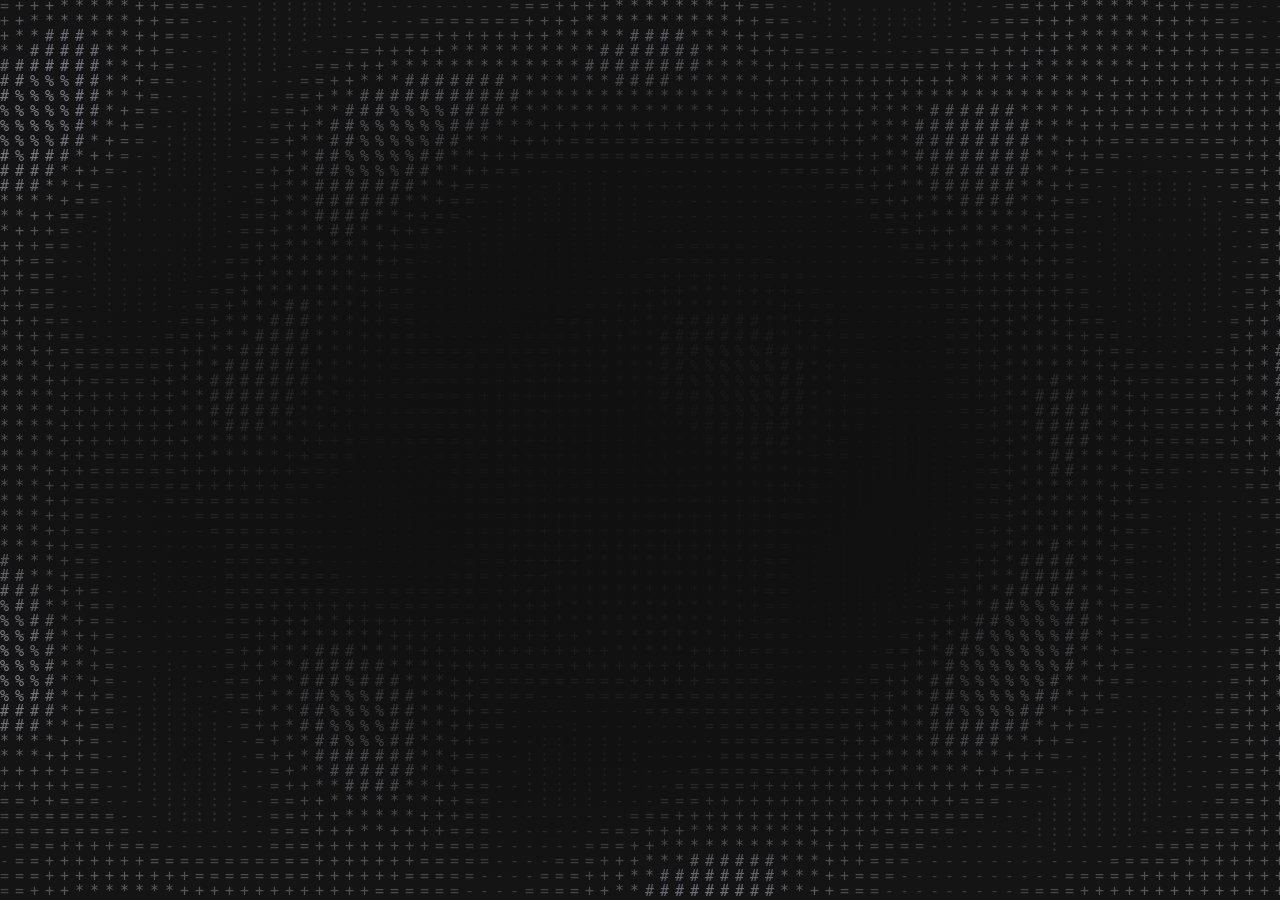
==== projects.html @ 84e91e33 "Create projects.html" ====
<!DOCTYPE html>
<html lang="tr">
<head>
<meta charset="UTF-8">
<meta name="viewport" content="width=device-width, initial-scale=1, viewport-fit=cover">
<title>My Projects · q7xk</title>
<link rel="preconnect" href="https://fonts.googleapis.com">
<link rel="preconnect" href="https://fonts.gstatic.com" crossorigin>
<link href="https://fonts.googleapis.com/css2?family=Press+Start+2P&family=VT323&display=swap" rel="stylesheet">
<link rel="stylesheet" href="style.css">
<link rel="stylesheet" href="projects.css">
<link rel="icon" href="https://avatars.githubusercontent.com/u/292994106?v=4">
</head>
<body class="projects">
    <canvas id="c"></canvas>
    <div class="veil"></div>

    <main class="page">
        <a class="back" href="index.html">Home</a>
        <h1 class="page-title">My Projects</h1>

        <div class="grid">
            <article class="card">
                <h2>Q7 Chat</h2>
                <p class="desc">A private messenger that runs entirely in the browser. No accounts, no server, and every message disappears after 72 hours.</p>
                <ul class="facts">
                    <li>End-to-end encrypted, peer-to-peer over WebRTC</li>
                    <li>Encrypted relay fallback through public MQTT brokers</li>
                    <li>Chats and keys stay on your device in IndexedDB</li>
                </ul>
                <ul class="tags">
                    <li>Next.js</li>
                    <li>TypeScript</li>
                    <li>Tailwind CSS</li>
                    <li>WebRTC</li>
                </ul>
                <div class="card-links">
                    <a href="https://github.com/q7xk/q7-chat" target="_blank" rel="noopener noreferrer">GitHub</a>
                    <a href="https://ms-q7xk.vercel.app" target="_blank" rel="noopener noreferrer">Live</a>
                </div>
            </article>

            <article class="card">
                <h2>Nexus Linux</h2>
                <p class="desc">An independent open-source Linux distribution aiming for a modern, reliable and user-friendly desktop.</p>
                <ul class="facts">
                    <li><a href="https://github.com/Nexus-Linux-Official/nexsolv" target="_blank" rel="noopener noreferrer">nexsolv</a>, a dependency solver in C</li>
                    <li><a href="https://github.com/Nexus-Linux-Official/nexus-rust-tools" target="_blank" rel="noopener noreferrer">nexus-rust-tools</a>, written in Rust</li>
                    <li><a href="https://github.com/Nexus-Linux-Official/nexus-iso" target="_blank" rel="noopener noreferrer">nexus-iso</a>, written in Shell</li>
                </ul>
                <ul class="tags">
                    <li>Linux</li>
                    <li>C</li>
                    <li>Rust</li>
                    <li>Shell</li>
                </ul>
                <div class="card-links">
                    <a href="https://github.com/Nexus-Linux-Official" target="_blank" rel="noopener noreferrer">GitHub</a>
                </div>
            </article>
        </div>
    </main>

    <script src="script.js" defer></script>
</body>
</html>
---- style.css ----
:root {
    --bg-color: #141414;
    --ink-1: #3f3f46;
    --ink-2: #a1a1aa;
    --text-white: #f4f4f5;
    --text-gray: #a8adb8;
}
* { margin: 0; padding: 0; box-sizing: border-box; }
html, body { height: 100%; background: var(--bg-color); }
body {
    overflow: hidden;
    font-family: 'VT323', ui-monospace, monospace;
}
canvas { display: block; position: fixed; inset: 0; }

.veil {
    position: fixed;
    inset: 0;
    pointer-events: none;
    background: radial-gradient(ellipse 840px 540px at 50% 50%,
        rgba(16, 16, 17, 0.96) 0%,
        rgba(16, 16, 17, 0.88) 35%,
        rgba(16, 16, 17, 0.55) 62%,
        rgba(16, 16, 17, 0) 85%);
}

.overlay {
    position: fixed;
    inset: 0;
    display: flex;
    flex-direction: column;
    align-items: center;
    justify-content: center;
    text-align: center;
    pointer-events: none;
    padding: env(safe-area-inset-top, 0) 1.5rem env(safe-area-inset-bottom, 0);
}

.name {
    position: relative;
    display: inline-block;
    font-family: 'Press Start 2P', monospace;
    font-size: clamp(2.2rem, 9vw, 4.3rem);
    letter-spacing: 0.05em;
    line-height: 1.3;
    color: var(--text-white);
    text-shadow: 0 0 22px rgba(244, 244, 245, 0.25);
    animation: flicker 7s infinite;
}
.name::before, .name::after {
    content: attr(data-text);
    position: absolute;
    inset: 0;
    color: var(--text-white);
    overflow: hidden;
    opacity: 0;
}
.name::before { animation: glitchA 7s infinite; }
.name::after { animation: glitchB 7s infinite; animation-delay: 0.15s; }

@keyframes flicker {
    0%, 91%, 100% { opacity: 1; }
    92% { opacity: 0.75; }
    93% { opacity: 1; }
    94% { opacity: 0.85; }
    95% { opacity: 1; }
}
@keyframes glitchA {
    0%, 90%, 100% { opacity: 0; transform: translate(0, 0); clip-path: inset(0 0 100% 0); }
    91% { opacity: 0.85; transform: translate(3px, 0); clip-path: inset(10% 0 65% 0); }
    92.5% { opacity: 0.85; transform: translate(-2px, 0); clip-path: inset(55% 0 15% 0); }
    94% { opacity: 0; transform: translate(0, 0); clip-path: inset(0 0 100% 0); }
}
@keyframes glitchB {
    0%, 90%, 100% { opacity: 0; transform: translate(0, 0); clip-path: inset(100% 0 0 0); }
    91% { opacity: 0.85; transform: translate(-3px, 0); clip-path: inset(70% 0 5% 0); }
    92.5% { opacity: 0.85; transform: translate(2px, 0); clip-path: inset(20% 0 50% 0); }
    94% { opacity: 0; transform: translate(0, 0); clip-path: inset(100% 0 0 0); }
}

.tagline {
    margin-top: 1.2rem;
    font-family: 'VT323', monospace;
    font-size: clamp(1rem, 2.1vw, 1.35rem);
    line-height: 1.6;
    letter-spacing: 0.02em;
    color: var(--text-gray);
    max-width: min(90vw, 34rem);
}

.links {
    pointer-events: auto;
    margin-top: 1.4rem;
    font-family: 'VT323', monospace;
    font-size: clamp(1.05rem, 2.2vw, 1.4rem);
    letter-spacing: 0.02em;
}
.links .link {
    color: var(--text-white);
    text-decoration: none;
    border-bottom: 1px solid transparent;
    transition: border-color 0.3s ease;
}
.links .link:hover, .links .link:focus-visible {
    border-color: var(--text-white);
}
.links .sep { color: var(--text-gray); opacity: 0.55; margin: 0 0.45em; }
.links .muted { color: var(--text-gray); opacity: 0.55; }

.tooltip-trigger {
    position: relative;
    pointer-events: auto;
    cursor: help;
    border-bottom: 1px dotted var(--text-gray);
}
.tooltip-trigger .tooltip {
    position: absolute;
    bottom: 135%;
    left: 50%;
    width: max-content;
    max-width: 210px;
    transform: translate(-50%, 4px) scale(0.85);
    background: #1c1c1e;
    border: 2px solid var(--text-gray);
    clip-path: polygon(0 8px, 8px 8px, 8px 0, calc(100% - 8px) 0, calc(100% - 8px) 8px,
        100% 8px, 100% calc(100% - 8px), calc(100% - 8px) calc(100% - 8px),
        calc(100% - 8px) 100%, 8px 100%, 8px calc(100% - 8px), 0 calc(100% - 8px));
    color: var(--text-white);
    font-size: 0.95rem;
    line-height: 1.35;
    text-align: center;
    padding: 0.6rem 0.7rem;
    opacity: 0;
    pointer-events: none;
    transition: opacity 0.15s steps(3), transform 0.15s steps(3);
}
.tooltip-trigger:hover .tooltip,
.tooltip-trigger:focus-visible .tooltip {
    opacity: 1;
    transform: translate(-50%, 0) scale(1);
}
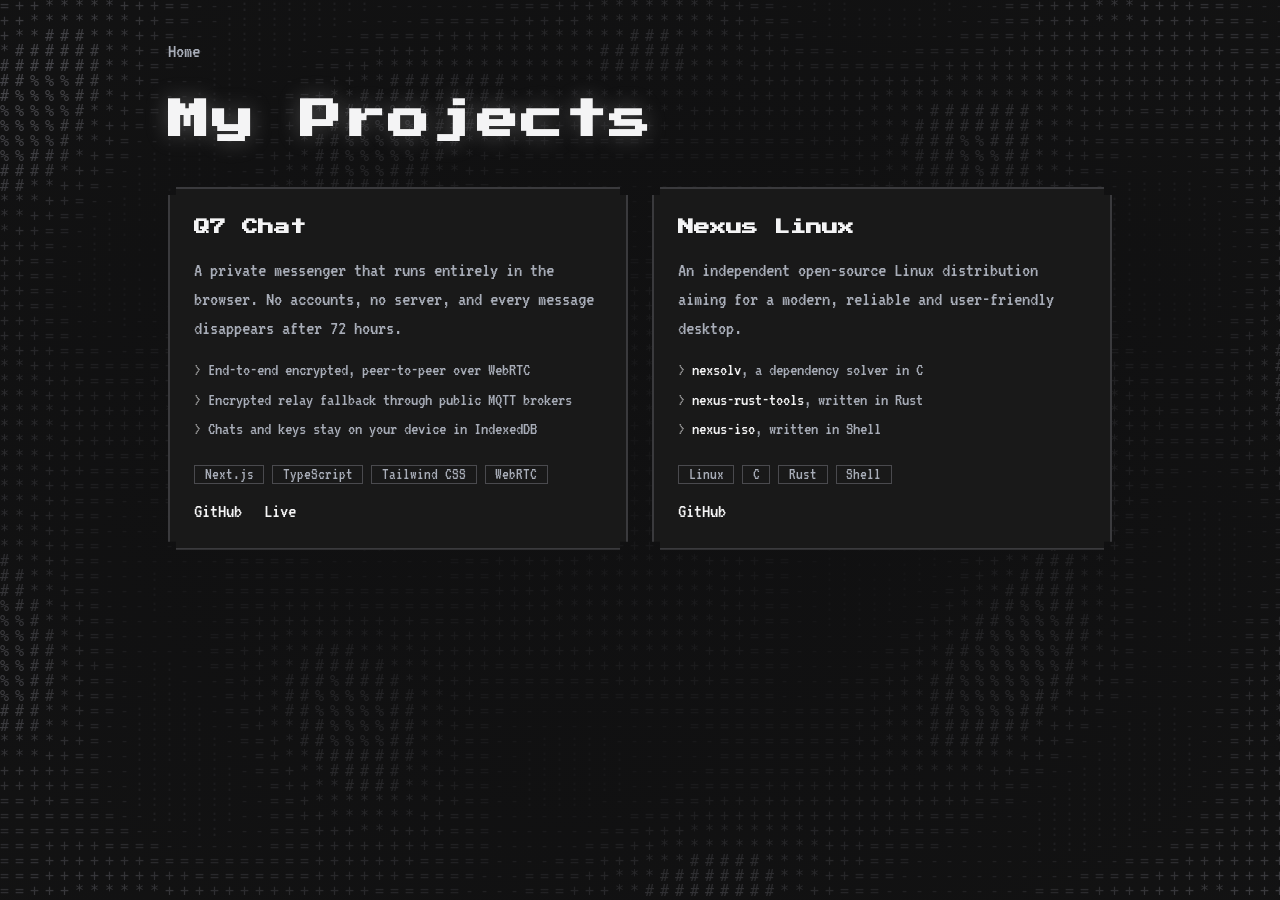
==== commit 1ff2b0be: "Update projects.html" ====
--- a/projects.html
+++ b/projects.html
@@ -9,6 +9,7 @@
 <link href="https://fonts.googleapis.com/css2?family=Press+Start+2P&family=VT323&display=swap" rel="stylesheet">
 <link rel="stylesheet" href="style.css">
 <link rel="stylesheet" href="projects.css">
+<link rel="stylesheet" href="terminal.css">
 <link rel="icon" href="https://avatars.githubusercontent.com/u/292994106?v=4">
 </head>
 <body class="projects">
@@ -62,5 +63,6 @@
     </main>
 
     <script src="script.js" defer></script>
+    <script src="terminal.js" defer></script>
 </body>
 </html>
--- a/projects.css
+++ b/projects.css
@@ -0,0 +1,111 @@
+/* My Projects sayfası. :root değişkenleri, canvas ve veil style.css'ten gelir. */
+
+body.projects { overflow-x: hidden; overflow-y: auto; }
+
+body.projects .veil {
+    background: radial-gradient(ellipse at center,
+        rgba(16, 16, 17, 0.92) 0%,
+        rgba(16, 16, 17, 0.8) 55%,
+        rgba(16, 16, 17, 0.4) 100%);
+}
+
+.page {
+    position: relative;
+    z-index: 1;
+    max-width: 62rem;
+    margin: 0 auto;
+    padding: calc(env(safe-area-inset-top, 0px) + 2.5rem) 1.5rem calc(env(safe-area-inset-bottom, 0px) + 3rem);
+}
+
+.back {
+    font-family: 'VT323', monospace;
+    font-size: 1.3rem;
+    color: var(--text-gray);
+    text-decoration: none;
+    border-bottom: 1px solid transparent;
+    transition: color 0.3s ease, border-color 0.3s ease;
+}
+.back:hover, .back:focus-visible { color: var(--text-white); border-color: currentColor; }
+
+.page-title {
+    margin-top: 2rem;
+    font-family: 'Press Start 2P', monospace;
+    font-size: clamp(1.5rem, 5vw, 2.6rem);
+    line-height: 1.3;
+    letter-spacing: 0.05em;
+    color: var(--text-white);
+    text-shadow: 0 0 22px rgba(244, 244, 245, 0.25);
+}
+
+.grid {
+    margin-top: 2.5rem;
+    display: grid;
+    grid-template-columns: repeat(auto-fit, minmax(min(100%, 20rem), 1fr));
+    gap: 1.5rem;
+}
+
+.card {
+    display: flex;
+    flex-direction: column;
+    gap: 1rem;
+    padding: 1.6rem 1.5rem;
+    background: #191919;
+    border: 2px solid #3a3a3d;
+    clip-path: polygon(0 8px, 8px 8px, 8px 0, calc(100% - 8px) 0, calc(100% - 8px) 8px,
+        100% 8px, 100% calc(100% - 8px), calc(100% - 8px) calc(100% - 8px),
+        calc(100% - 8px) 100%, 8px 100%, 8px calc(100% - 8px), 0 calc(100% - 8px));
+    transition: transform 0.18s steps(3), border-color 0.18s steps(3);
+}
+.card:hover { transform: translateY(-4px); border-color: var(--text-gray); }
+
+.card h2 {
+    font-family: 'Press Start 2P', monospace;
+    font-size: 1rem;
+    line-height: 1.5;
+    color: var(--text-white);
+}
+.card .desc {
+    font-size: 1.3rem;
+    line-height: 1.4;
+    color: var(--text-gray);
+}
+
+.facts {
+    list-style: none;
+    display: flex;
+    flex-direction: column;
+    gap: 0.3rem;
+    font-size: 1.15rem;
+    line-height: 1.35;
+    color: var(--text-gray);
+}
+.facts li::before { content: "> "; color: var(--text-white); opacity: 0.55; }
+.facts a, .card-links a {
+    color: var(--text-white);
+    text-decoration: none;
+    border-bottom: 1px solid transparent;
+    transition: border-color 0.3s ease;
+}
+.facts a:hover, .facts a:focus-visible,
+.card-links a:hover, .card-links a:focus-visible { border-color: var(--text-white); }
+
+.tags {
+    list-style: none;
+    display: flex;
+    flex-wrap: wrap;
+    gap: 0.5rem;
+    margin-top: auto;
+    padding-top: 0.4rem;
+}
+.tags li {
+    font-size: 1.05rem;
+    padding: 0.05rem 0.6rem;
+    border: 1px solid #4a4a4e;
+    color: var(--text-gray);
+}
+
+.card-links {
+    display: flex;
+    gap: 1.4rem;
+    font-size: 1.3rem;
+}
--- a/terminal.css
+++ b/terminal.css
@@ -0,0 +1,73 @@
+/* Gizli terminal. Değişkenler (--text-white vb.) style.css'ten gelir. */
+
+.tm {
+    position: fixed;
+    inset: 0;
+    z-index: 100;
+    display: flex;
+    align-items: center;
+    justify-content: center;
+    padding: 1rem;
+    background: rgba(8, 8, 9, 0.78);
+}
+.tm[hidden] { display: none; }
+
+.tm-win {
+    width: min(100%, 44rem);
+    height: min(26rem, 80vh);
+    display: flex;
+    flex-direction: column;
+    background: #101011;
+    border: 2px solid #4a4a4e;
+    clip-path: polygon(0 8px, 8px 8px, 8px 0, calc(100% - 8px) 0, calc(100% - 8px) 8px,
+        100% 8px, 100% calc(100% - 8px), calc(100% - 8px) calc(100% - 8px),
+        calc(100% - 8px) 100%, 8px 100%, 8px calc(100% - 8px), 0 calc(100% - 8px));
+    font-family: 'VT323', ui-monospace, monospace;
+    font-size: 1.2rem;
+    color: #d4d4d8;
+    animation: tm-pop 0.18s steps(3) both;
+}
+@keyframes tm-pop {
+    from { opacity: 0; transform: scale(0.92); }
+    to { opacity: 1; transform: scale(1); }
+}
+
+.tm-bar {
+    padding: 0.4rem 0.9rem;
+    background: #1c1c1e;
+    border-bottom: 2px solid #4a4a4e;
+    color: var(--text-gray, #a8adb8);
+    font-size: 1.05rem;
+}
+
+.tm-out {
+    flex: 1;
+    overflow-y: auto;
+    padding: 0.8rem 0.9rem 0;
+    line-height: 1.35;
+    white-space: pre-wrap;
+    word-break: break-word;
+}
+.tm-out .tm-cmd { color: var(--text-white, #f4f4f5); }
+
+.tm-row {
+    display: flex;
+    gap: 0.5rem;
+    padding: 0.5rem 0.9rem 0.8rem;
+}
+.tm-prompt { color: var(--text-gray, #a8adb8); white-space: nowrap; }
+.tm-in {
+    flex: 1;
+    min-width: 0;
+    background: none;
+    border: 0;
+    outline: 0;
+    color: var(--text-white, #f4f4f5);
+    caret-color: var(--text-white, #f4f4f5);
+    caret-shape: block;
+    font: inherit;
+}
+
+@media (prefers-reduced-motion: reduce) {
+    .tm-win { animation: none; }
+}
